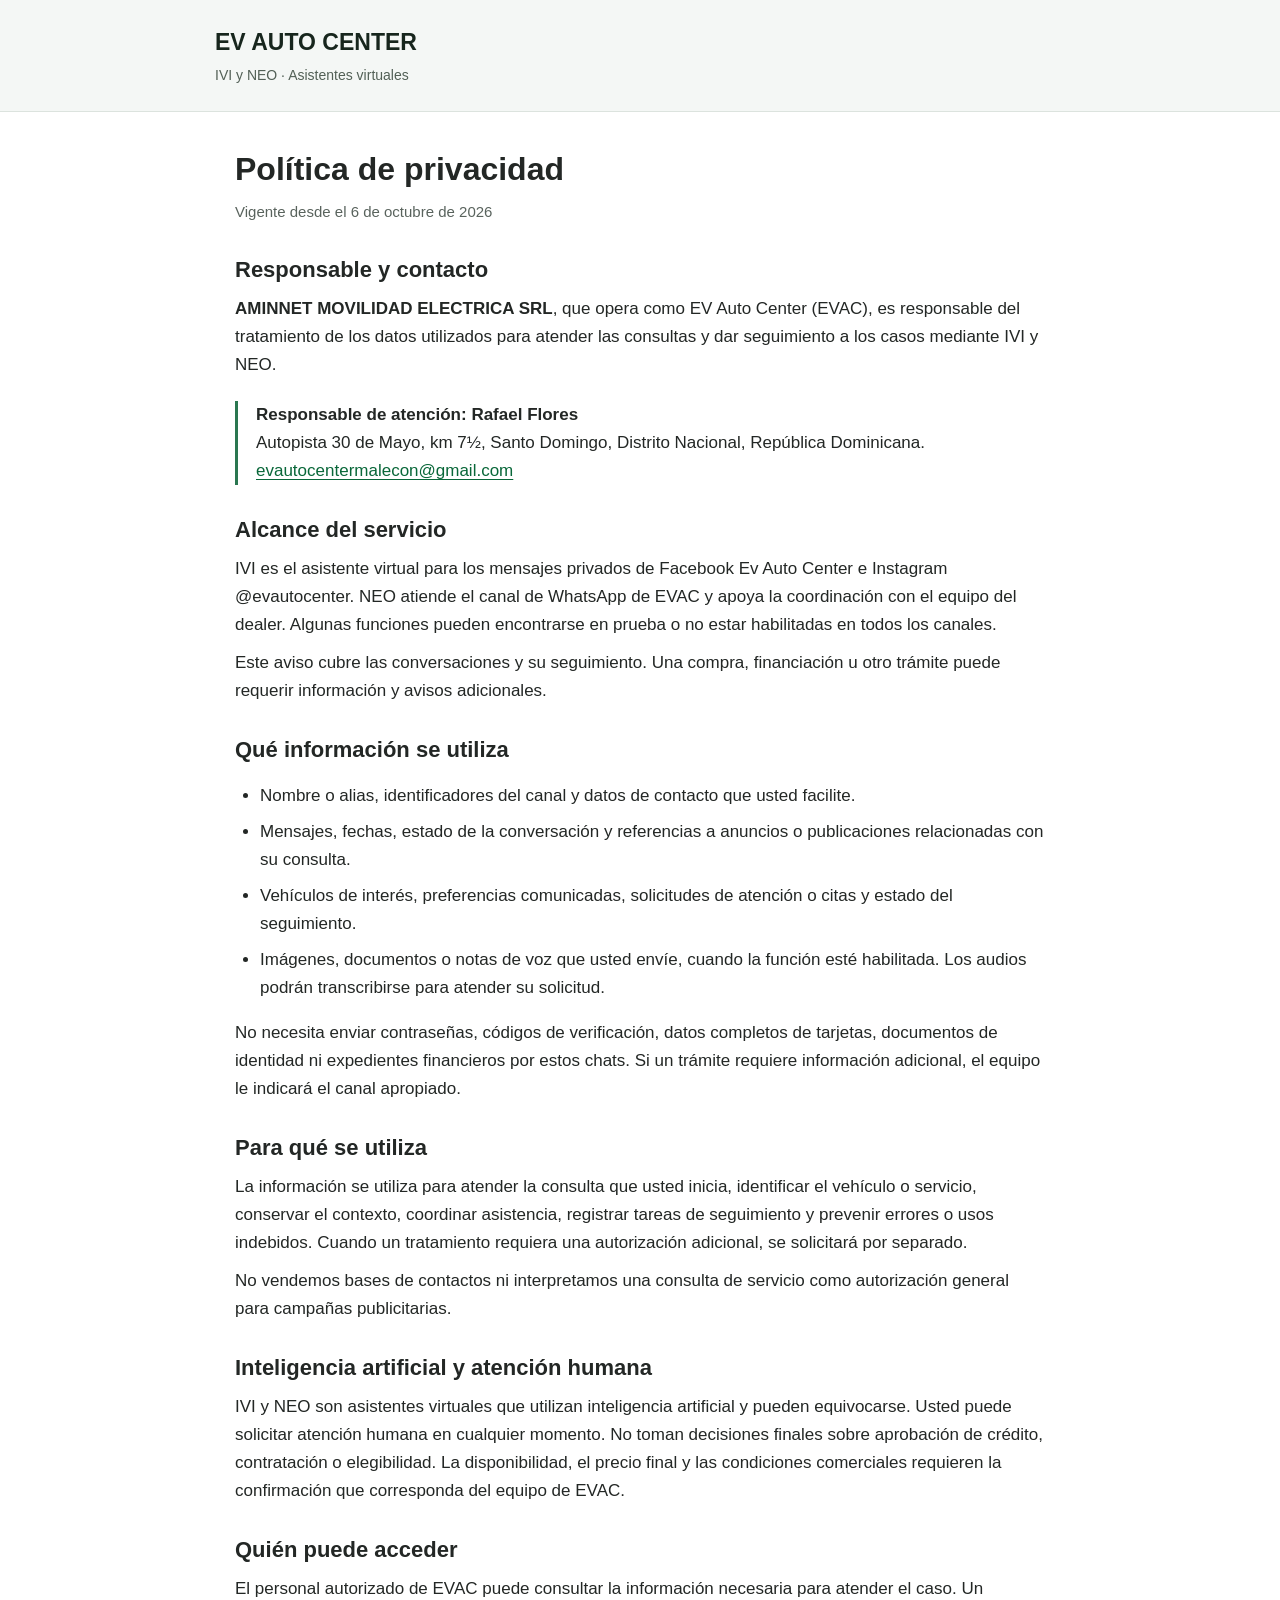
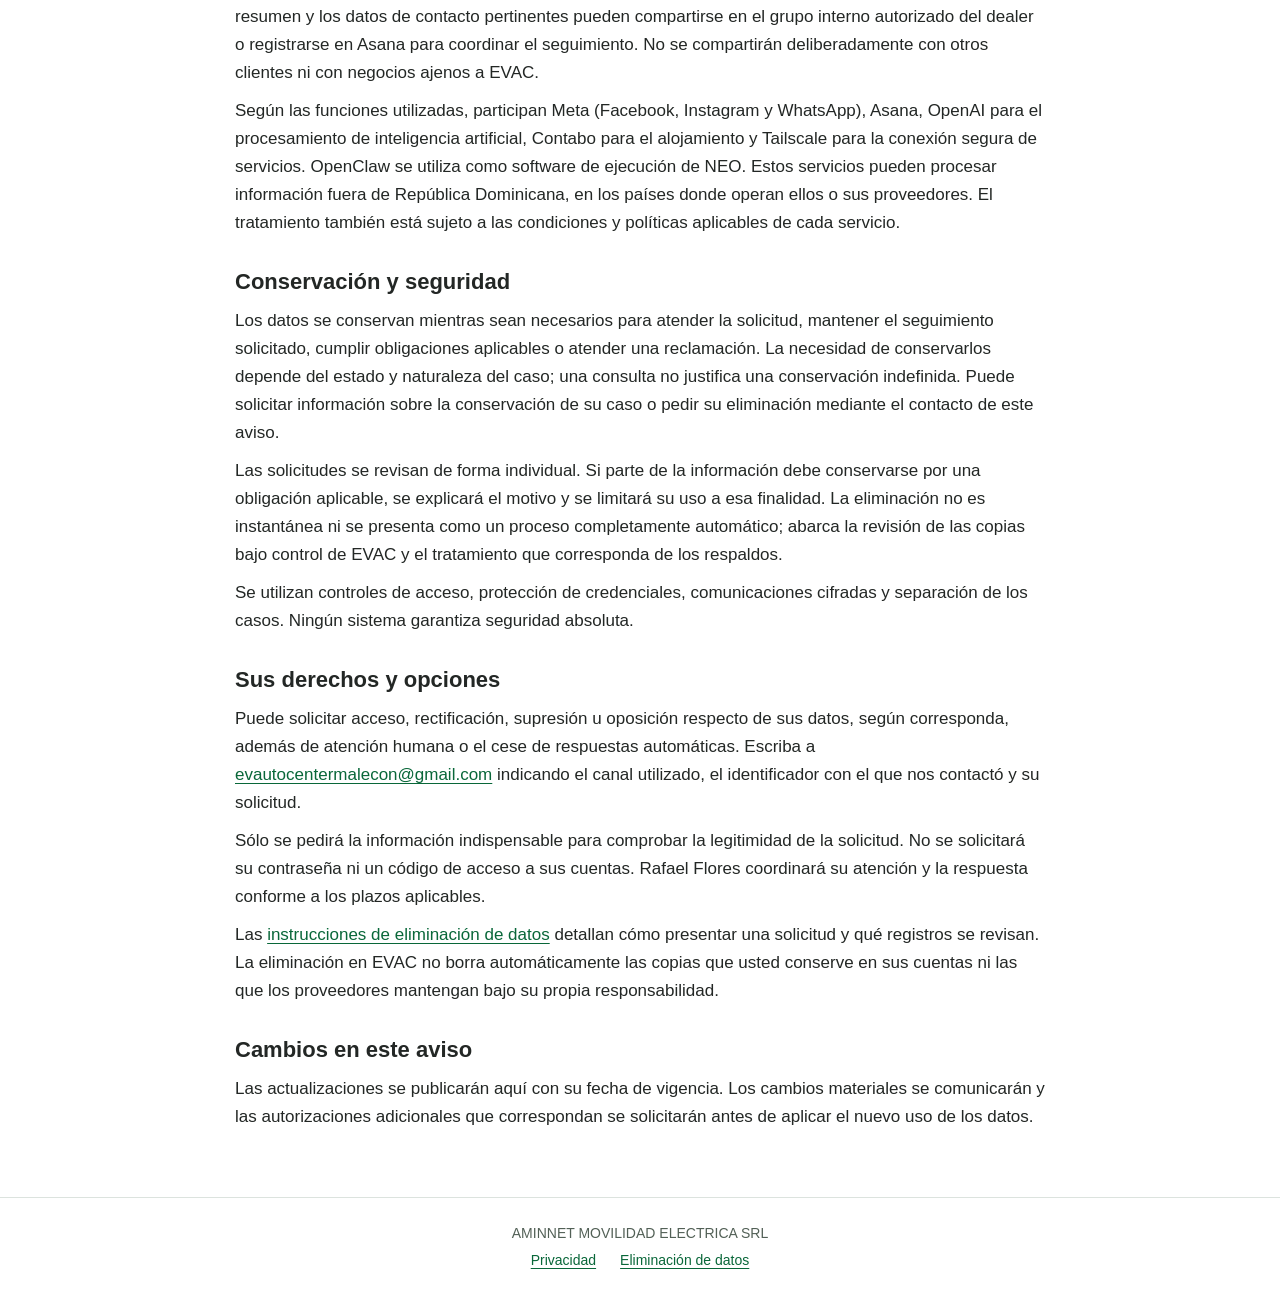
==== index.html @ d6ec2fed "Publish approved EV Auto Center privacy and deletion notices" ====
<!doctype html>
<html lang="es">
<head>
  <meta charset="utf-8">
  <meta name="viewport" content="width=device-width, initial-scale=1">
  <meta name="description" content="Política de privacidad de IVI y NEO, asistentes virtuales de EV Auto Center, AMINNET MOVILIDAD ELECTRICA SRL.">
  <title>Privacidad de IVI y NEO | EV Auto Center</title>
  <link rel="stylesheet" href="./legal.css">
</head>
<body>
<header><a class="brand" href="./privacy.html">EV AUTO CENTER</a><p>IVI y NEO · Asistentes virtuales</p></header>
<main>
  <h1>Política de privacidad</h1>
  <p class="date">Vigente desde el 6 de octubre de 2026</p>
  <h2>Responsable y contacto</h2>
  <p><strong>AMINNET MOVILIDAD ELECTRICA SRL</strong>, que opera como EV Auto Center (EVAC), es responsable del tratamiento de los datos utilizados para atender las consultas y dar seguimiento a los casos mediante IVI y NEO.</p>
  <address><strong>Responsable de atención: Rafael Flores</strong><br>
    Autopista 30 de Mayo, km 7½, Santo Domingo, Distrito Nacional, República Dominicana.<br>
    <a href="mailto:evautocentermalecon@gmail.com">evautocentermalecon@gmail.com</a>
  </address>
  <h2>Alcance del servicio</h2>
  <p>IVI es el asistente virtual para los mensajes privados de Facebook Ev Auto Center e Instagram @evautocenter. NEO atiende el canal de WhatsApp de EVAC y apoya la coordinación con el equipo del dealer. Algunas funciones pueden encontrarse en prueba o no estar habilitadas en todos los canales.</p>
  <p>Este aviso cubre las conversaciones y su seguimiento. Una compra, financiación u otro trámite puede requerir información y avisos adicionales.</p>
  <h2>Qué información se utiliza</h2>
  <ul>
    <li>Nombre o alias, identificadores del canal y datos de contacto que usted facilite.</li>
    <li>Mensajes, fechas, estado de la conversación y referencias a anuncios o publicaciones relacionadas con su consulta.</li>
    <li>Vehículos de interés, preferencias comunicadas, solicitudes de atención o citas y estado del seguimiento.</li>
    <li>Imágenes, documentos o notas de voz que usted envíe, cuando la función esté habilitada. Los audios podrán transcribirse para atender su solicitud.</li>
  </ul>
  <p>No necesita enviar contraseñas, códigos de verificación, datos completos de tarjetas, documentos de identidad ni expedientes financieros por estos chats. Si un trámite requiere información adicional, el equipo le indicará el canal apropiado.</p>
  <h2>Para qué se utiliza</h2>
  <p>La información se utiliza para atender la consulta que usted inicia, identificar el vehículo o servicio, conservar el contexto, coordinar asistencia, registrar tareas de seguimiento y prevenir errores o usos indebidos. Cuando un tratamiento requiera una autorización adicional, se solicitará por separado.</p>
  <p>No vendemos bases de contactos ni interpretamos una consulta de servicio como autorización general para campañas publicitarias.</p>
  <h2>Inteligencia artificial y atención humana</h2>
  <p>IVI y NEO son asistentes virtuales que utilizan inteligencia artificial y pueden equivocarse. Usted puede solicitar atención humana en cualquier momento. No toman decisiones finales sobre aprobación de crédito, contratación o elegibilidad. La disponibilidad, el precio final y las condiciones comerciales requieren la confirmación que corresponda del equipo de EVAC.</p>
  <h2>Quién puede acceder</h2>
  <p>El personal autorizado de EVAC puede consultar la información necesaria para atender el caso. Un resumen y los datos de contacto pertinentes pueden compartirse en el grupo interno autorizado del dealer o registrarse en Asana para coordinar el seguimiento. No se compartirán deliberadamente con otros clientes ni con negocios ajenos a EVAC.</p>
  <p>Según las funciones utilizadas, participan Meta (Facebook, Instagram y WhatsApp), Asana, OpenAI para el procesamiento de inteligencia artificial, Contabo para el alojamiento y Tailscale para la conexión segura de servicios. OpenClaw se utiliza como software de ejecución de NEO. Estos servicios pueden procesar información fuera de República Dominicana, en los países donde operan ellos o sus proveedores. El tratamiento también está sujeto a las condiciones y políticas aplicables de cada servicio.</p>
  <h2>Conservación y seguridad</h2>
  <p>Los datos se conservan mientras sean necesarios para atender la solicitud, mantener el seguimiento solicitado, cumplir obligaciones aplicables o atender una reclamación. La necesidad de conservarlos depende del estado y naturaleza del caso; una consulta no justifica una conservación indefinida. Puede solicitar información sobre la conservación de su caso o pedir su eliminación mediante el contacto de este aviso.</p>
  <p>Las solicitudes se revisan de forma individual. Si parte de la información debe conservarse por una obligación aplicable, se explicará el motivo y se limitará su uso a esa finalidad. La eliminación no es instantánea ni se presenta como un proceso completamente automático; abarca la revisión de las copias bajo control de EVAC y el tratamiento que corresponda de los respaldos.</p>
  <p>Se utilizan controles de acceso, protección de credenciales, comunicaciones cifradas y separación de los casos. Ningún sistema garantiza seguridad absoluta.</p>
  <h2>Sus derechos y opciones</h2>
  <p>Puede solicitar acceso, rectificación, supresión u oposición respecto de sus datos, según corresponda, además de atención humana o el cese de respuestas automáticas. Escriba a <a href="mailto:evautocentermalecon@gmail.com">evautocentermalecon@gmail.com</a> indicando el canal utilizado, el identificador con el que nos contactó y su solicitud.</p>
  <p>Sólo se pedirá la información indispensable para comprobar la legitimidad de la solicitud. No se solicitará su contraseña ni un código de acceso a sus cuentas. Rafael Flores coordinará su atención y la respuesta conforme a los plazos aplicables.</p>
  <p>Las <a href="./data-deletion.html">instrucciones de eliminación de datos</a> detallan cómo presentar una solicitud y qué registros se revisan. La eliminación en EVAC no borra automáticamente las copias que usted conserve en sus cuentas ni las que los proveedores mantengan bajo su propia responsabilidad.</p>
  <h2>Cambios en este aviso</h2>
  <p>Las actualizaciones se publicarán aquí con su fecha de vigencia. Los cambios materiales se comunicarán y las autorizaciones adicionales que correspondan se solicitarán antes de aplicar el nuevo uso de los datos.</p>
</main>
<footer>AMINNET MOVILIDAD ELECTRICA SRL<br><a href="./privacy.html">Privacidad</a><a href="./data-deletion.html">Eliminación de datos</a></footer>
</body>
</html>
---- legal.css ----
:root { color-scheme: light; font-family: Arial, Helvetica, sans-serif; color: #232725; background: #fff; }
* { box-sizing: border-box; }
body { margin: 0; font-size: 17px; line-height: 1.65; letter-spacing: 0; }
header { border-bottom: 1px solid #dce3de; padding: 24px max(20px, calc((100% - 850px) / 2)); background: #f4f7f5; }
.brand { font-size: 23px; font-weight: 750; color: #17261d; text-decoration: none; }
header p { margin: 2px 0 0; font-size: 14px; color: #526056; }
main { max-width: 850px; margin: 0 auto; padding: 38px 20px 56px; }
h1 { font-size: 32px; line-height: 1.2; margin: 0 0 12px; }
h2 { font-size: 22px; line-height: 1.35; margin: 30px 0 10px; }
p { margin: 10px 0; }
a { color: #096739; text-underline-offset: 3px; overflow-wrap: anywhere; }
a:focus-visible { outline: 3px solid #216dad; outline-offset: 4px; }
li { margin-bottom: 8px; }
ul, ol { padding-left: 25px; }
.date { color: #59635d; font-size: 15px; }
address { font-style: normal; border-left: 3px solid #2a7750; padding-left: 18px; margin: 22px 0; }
footer { border-top: 1px solid #dce3de; padding: 24px 20px; text-align: center; font-size: 14px; color: #526056; }
footer a { display: inline-block; margin: 4px 12px; }
@media (max-width: 480px) { h1 { font-size: 28px; } main { padding-top: 28px; } }
@media print { header, footer { background: none; } main { max-width: none; } a { color: inherit; } }
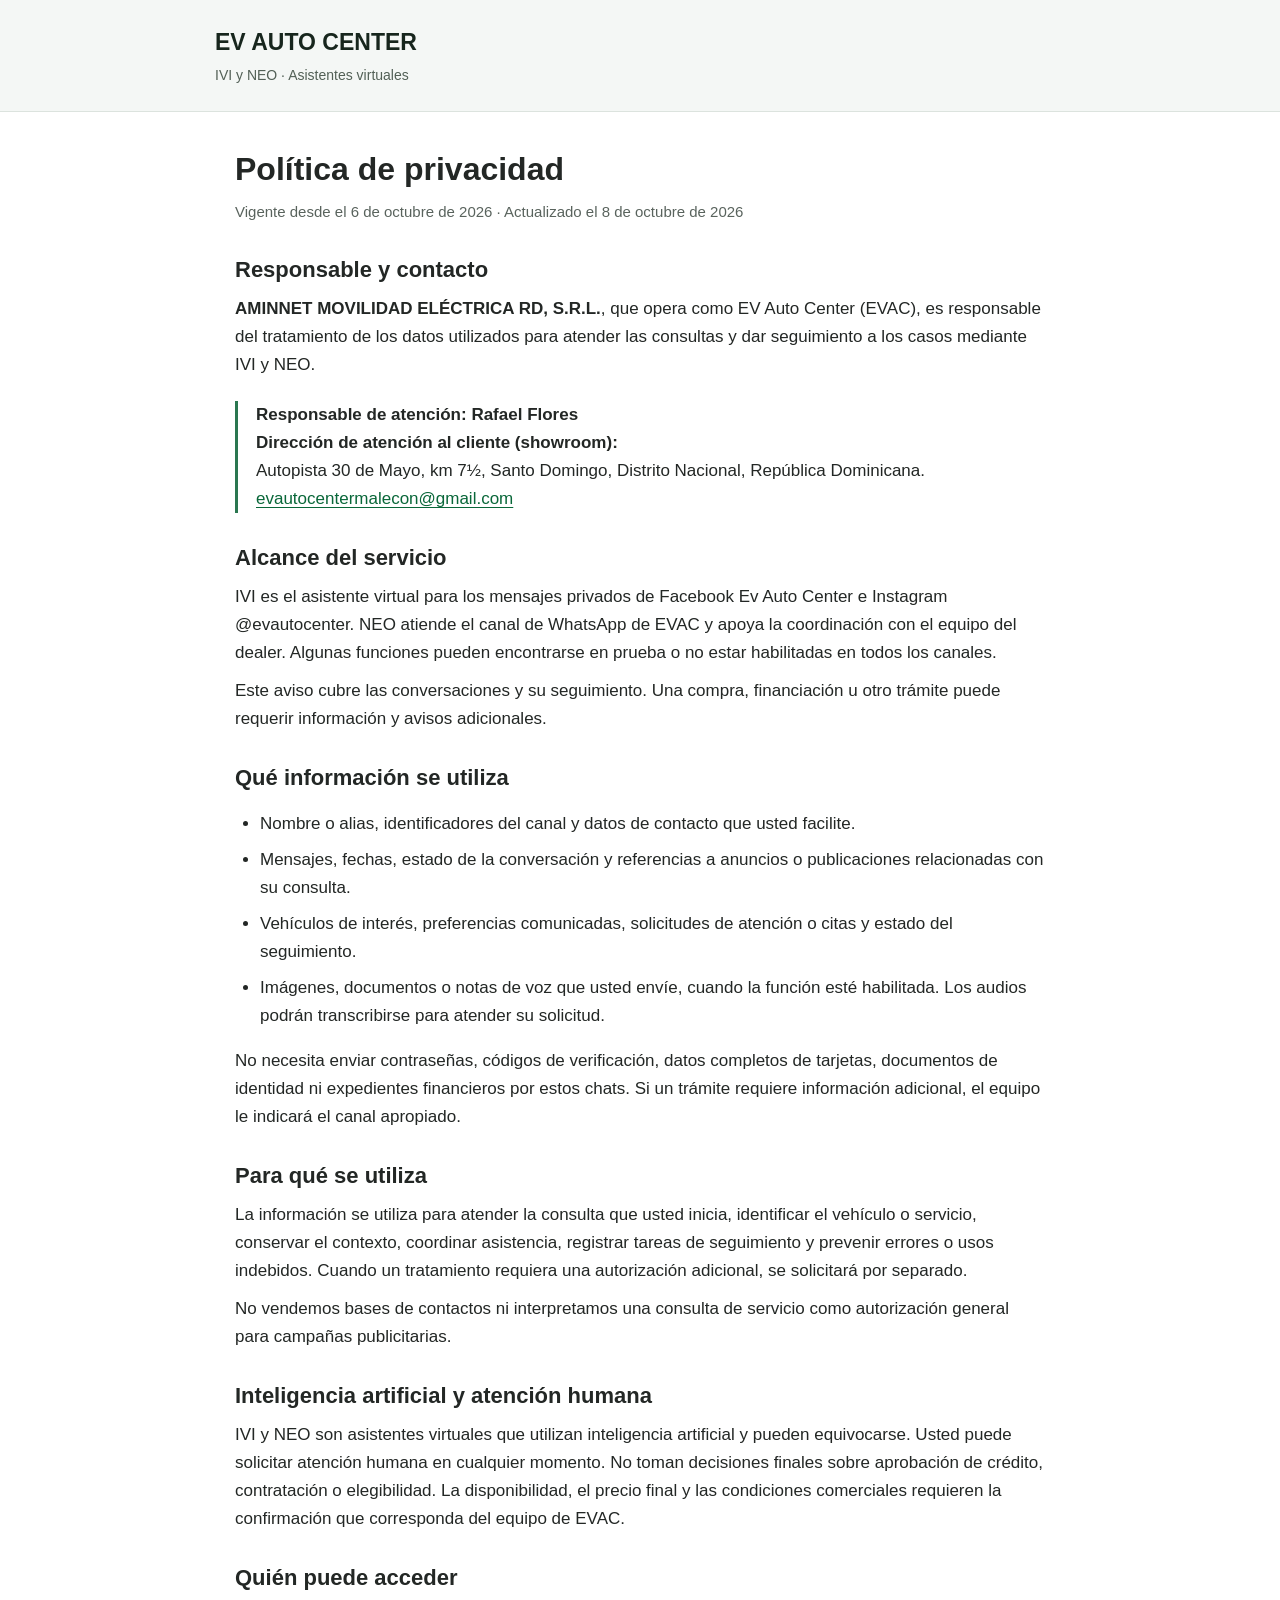
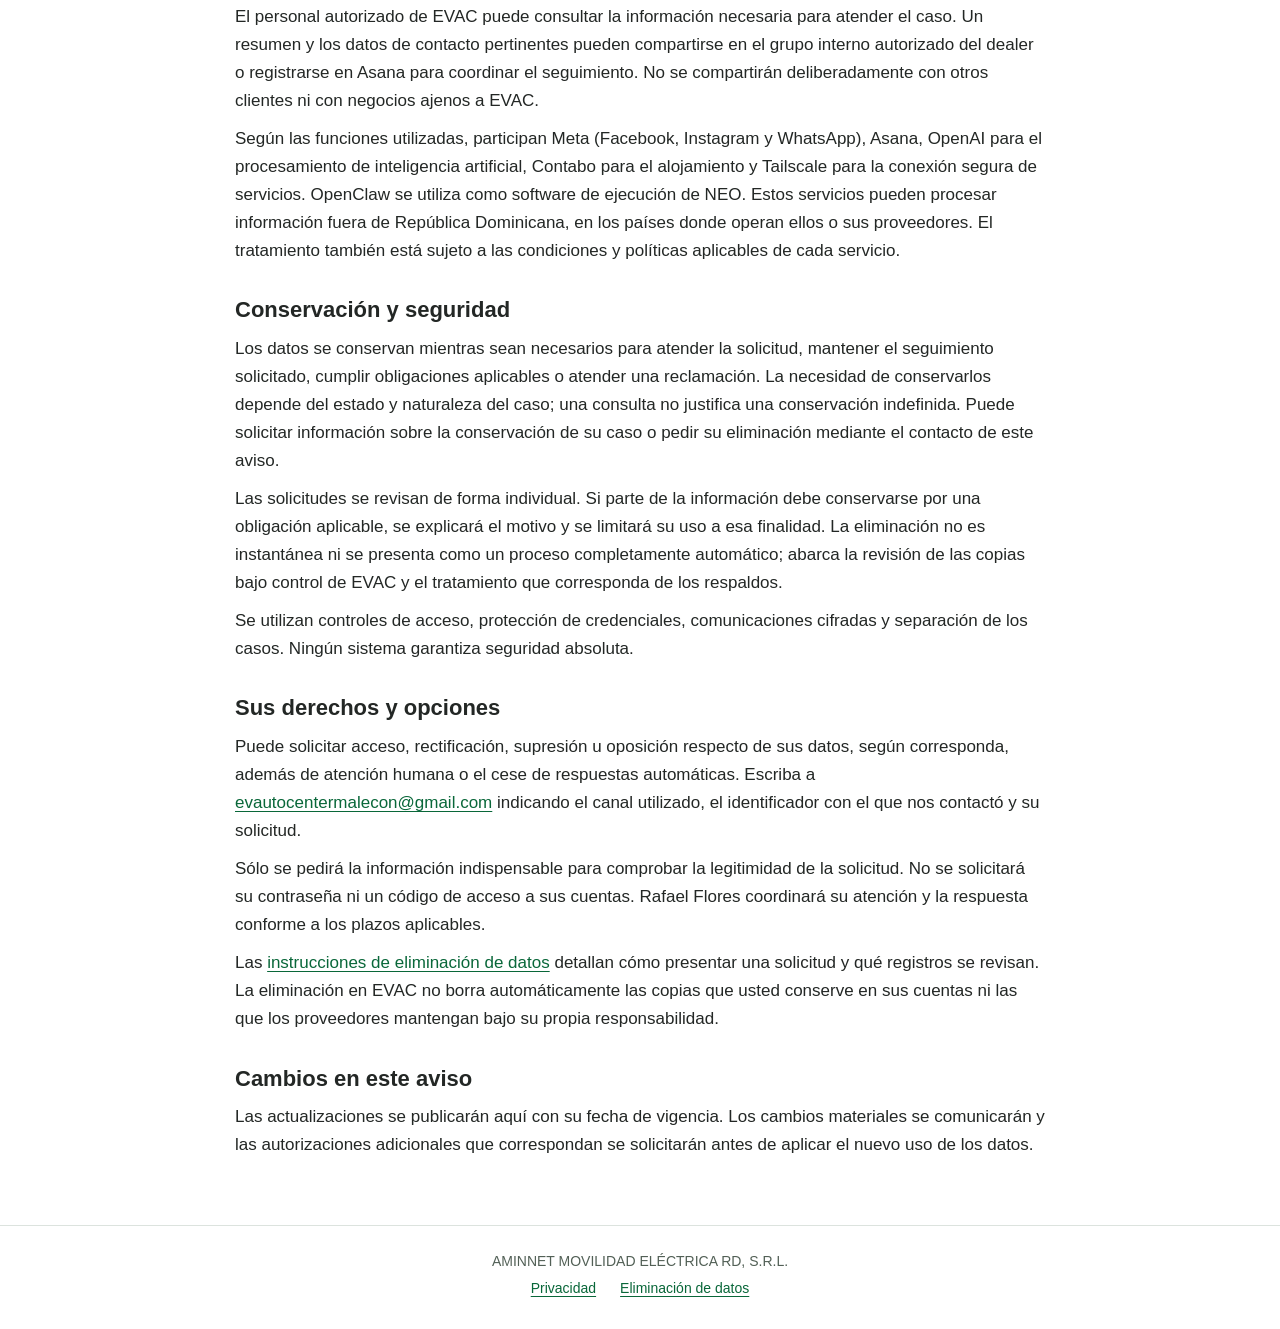
==== commit 16e4262f: "Publish approved EV Auto Center privacy and deletion notices" ====
--- a/index.html
+++ b/index.html
@@ -3,7 +3,7 @@
 <head>
   <meta charset="utf-8">
   <meta name="viewport" content="width=device-width, initial-scale=1">
-  <meta name="description" content="Política de privacidad de IVI y NEO, asistentes virtuales de EV Auto Center, AMINNET MOVILIDAD ELECTRICA SRL.">
+  <meta name="description" content="Política de privacidad de IVI y NEO, asistentes virtuales de EV Auto Center, AMINNET MOVILIDAD ELÉCTRICA RD, S.R.L.">
   <title>Privacidad de IVI y NEO | EV Auto Center</title>
   <link rel="stylesheet" href="./legal.css">
 </head>
@@ -11,10 +11,11 @@
 <header><a class="brand" href="./privacy.html">EV AUTO CENTER</a><p>IVI y NEO · Asistentes virtuales</p></header>
 <main>
   <h1>Política de privacidad</h1>
-  <p class="date">Vigente desde el 6 de octubre de 2026</p>
+  <p class="date">Vigente desde el 6 de octubre de 2026 · Actualizado el 8 de octubre de 2026</p>
   <h2>Responsable y contacto</h2>
-  <p><strong>AMINNET MOVILIDAD ELECTRICA SRL</strong>, que opera como EV Auto Center (EVAC), es responsable del tratamiento de los datos utilizados para atender las consultas y dar seguimiento a los casos mediante IVI y NEO.</p>
+  <p><strong>AMINNET MOVILIDAD ELÉCTRICA RD, S.R.L.</strong>, que opera como EV Auto Center (EVAC), es responsable del tratamiento de los datos utilizados para atender las consultas y dar seguimiento a los casos mediante IVI y NEO.</p>
   <address><strong>Responsable de atención: Rafael Flores</strong><br>
+    <strong>Dirección de atención al cliente (showroom):</strong><br>
     Autopista 30 de Mayo, km 7½, Santo Domingo, Distrito Nacional, República Dominicana.<br>
     <a href="mailto:evautocentermalecon@gmail.com">evautocentermalecon@gmail.com</a>
   </address>
@@ -48,6 +49,6 @@
   <h2>Cambios en este aviso</h2>
   <p>Las actualizaciones se publicarán aquí con su fecha de vigencia. Los cambios materiales se comunicarán y las autorizaciones adicionales que correspondan se solicitarán antes de aplicar el nuevo uso de los datos.</p>
 </main>
-<footer>AMINNET MOVILIDAD ELECTRICA SRL<br><a href="./privacy.html">Privacidad</a><a href="./data-deletion.html">Eliminación de datos</a></footer>
+<footer>AMINNET MOVILIDAD ELÉCTRICA RD, S.R.L.<br><a href="./privacy.html">Privacidad</a><a href="./data-deletion.html">Eliminación de datos</a></footer>
 </body>
 </html>
